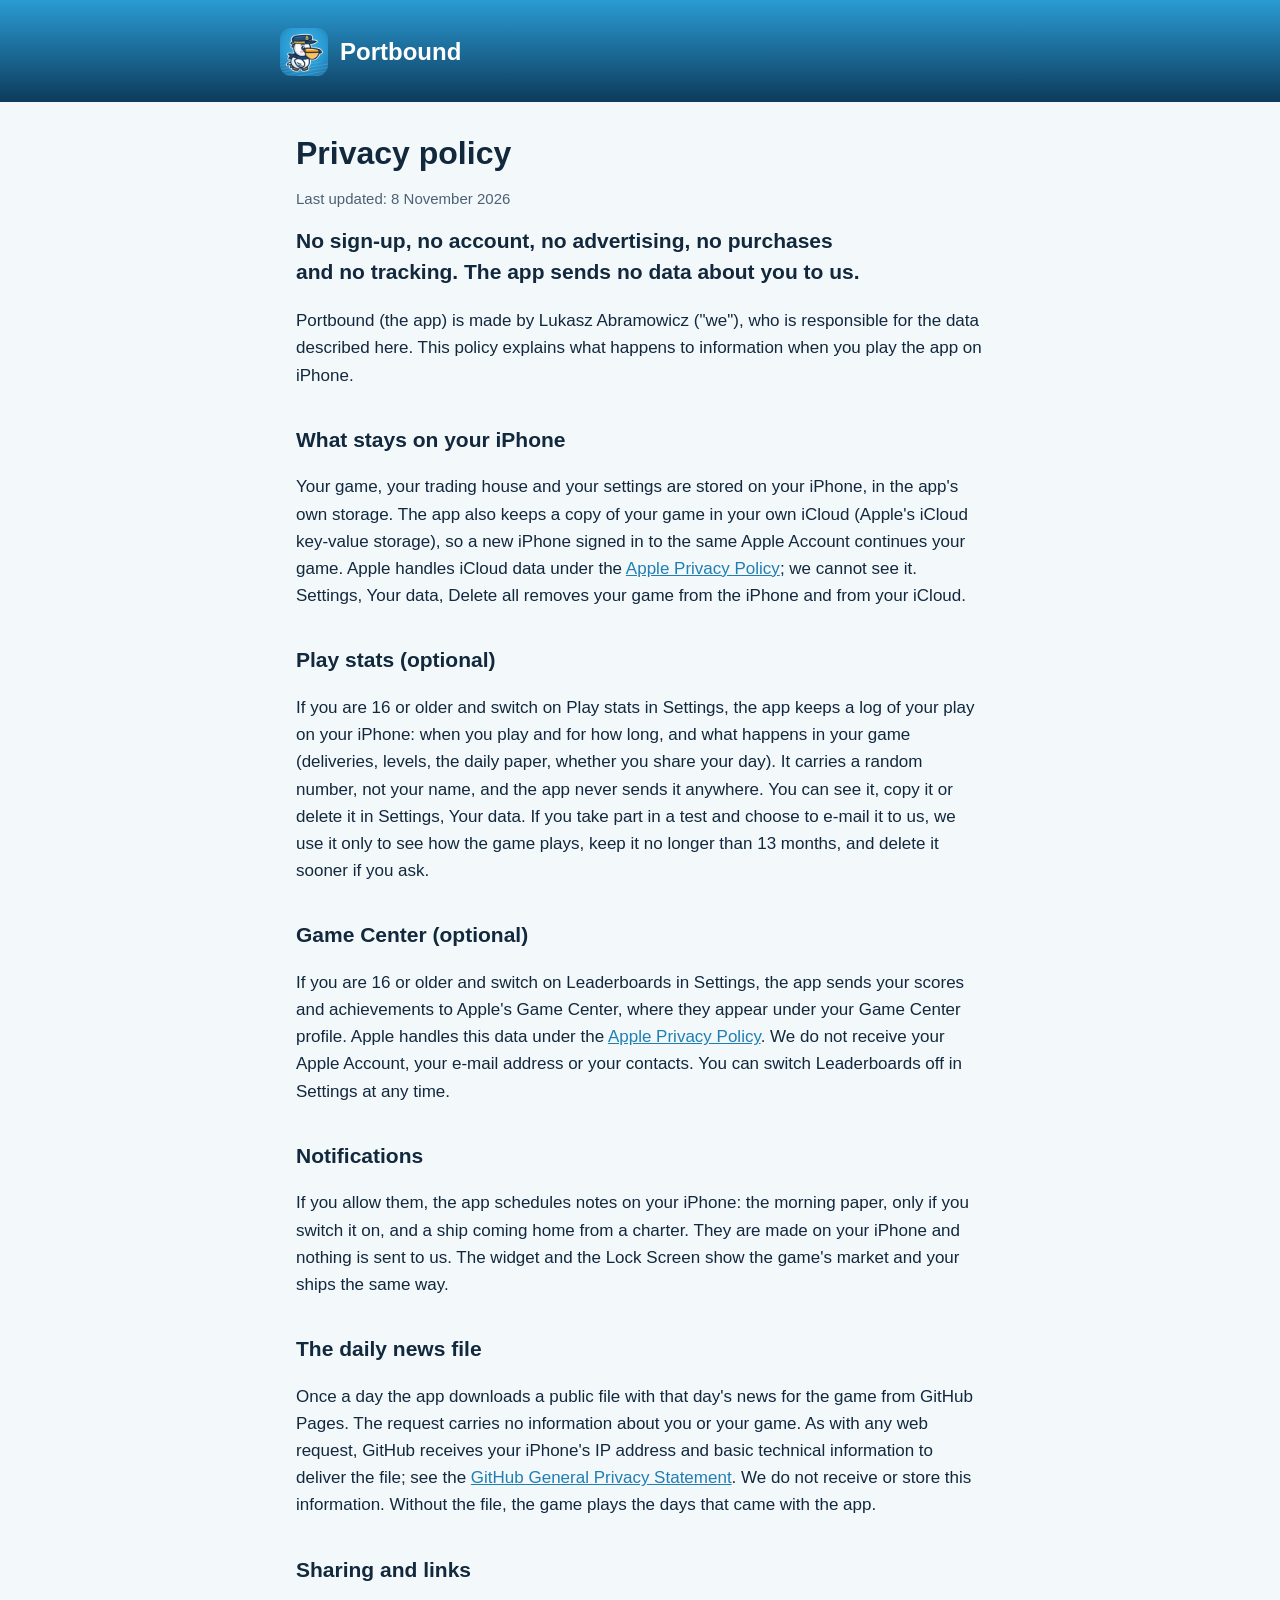
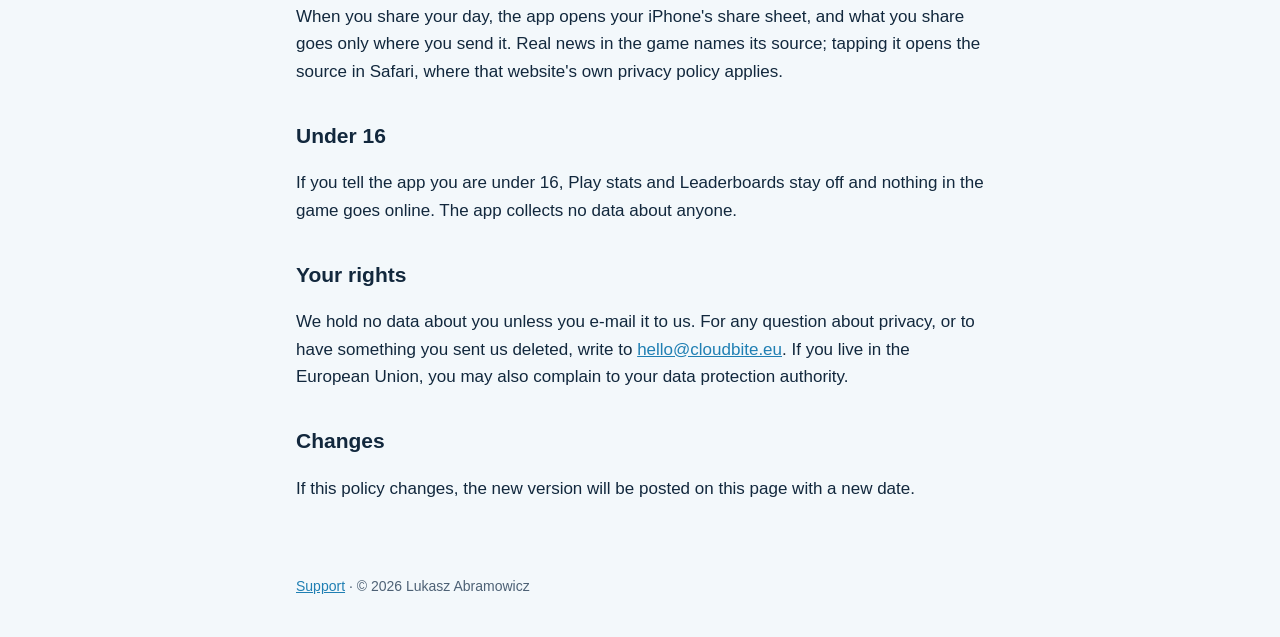
==== docs/privacy.html @ 4c4fc61c "The game's public site: pages, privacy policy, support, day files and their workflow" ====
<!doctype html>
<html lang="en">
<head>
<meta charset="utf-8">
<meta name="viewport" content="width=device-width, initial-scale=1, viewport-fit=cover">
<title>Privacy policy · Portbound</title>
<link rel="icon" href="icon.png">
<link rel="apple-touch-icon" href="apple-touch-icon.png">
<link rel="stylesheet" href="style.css">
</head>
<body>
<header><a class="name" href="./"><img src="icon.png" alt="">Portbound</a></header>
<main>
  <h1>Privacy policy</h1>
  <p class="muted">Last updated: 8 November 2026</p>
  <p class="lead">No sign-up, no account, no advertising, no purchases and no tracking. The app sends no data about
  you to us.</p>
  <p>Portbound (the app) is made by Lukasz Abramowicz ("we"), who is responsible for the data described here. This
  policy explains what happens to information when you play the app on iPhone.</p>

  <h2>What stays on your iPhone</h2>
  <p>Your game, your trading house and your settings are stored on your iPhone, in the app's own storage.
  The app also keeps a copy of your game in your own iCloud (Apple's iCloud key-value storage), so a new iPhone signed
  in to the same Apple Account continues your game. Apple handles iCloud data under the
  <a href="https://www.apple.com/legal/privacy/">Apple Privacy Policy</a>; we cannot see it. Settings, Your data,
  Delete all removes your game from the iPhone and from your iCloud.</p>

  <h2>Play stats (optional)</h2>
  <p>If you are 16 or older and switch on Play stats in Settings, the app keeps a log of your play on your iPhone: when
  you play and for how long, and what happens in your game (deliveries, levels, the daily paper, whether you share
  your day). It carries a random number, not your
  name, and the app never sends it anywhere. You can see it, copy it or delete it in Settings, Your data. If you take
  part in a test and choose to e-mail it to us, we use it only to see how the game plays, keep it no longer than 13
  months, and delete it sooner if you ask.</p>

  <h2>Game Center (optional)</h2>
  <p>If you are 16 or older and switch on Leaderboards in Settings, the app sends your scores and achievements to
  Apple's Game Center, where they appear under your Game Center profile. Apple handles this data under the
  <a href="https://www.apple.com/legal/privacy/">Apple Privacy Policy</a>. We do not receive your Apple Account, your
  e-mail address or your contacts. You can switch Leaderboards off in Settings at any time.</p>

  <h2>Notifications</h2>
  <p>If you allow them, the app schedules notes on your iPhone: the morning paper, only if you switch it on, and a ship
  coming home from a charter. They are made on your iPhone and nothing is sent to us. The widget and the Lock Screen
  show the game's market and your ships the same way.</p>

  <h2>The daily news file</h2>
  <p>Once a day the app downloads a public file with that day's news for the game from GitHub Pages. The request
  carries no information about you or your game. As with any web request, GitHub receives your iPhone's IP address and
  basic technical information to deliver the file; see the
  <a href="https://docs.github.com/en/site-policy/privacy-policies/github-general-privacy-statement">GitHub General
  Privacy Statement</a>. We do not receive or store this information. Without the file, the game plays the days that
  came with the app.</p>

  <h2>Sharing and links</h2>
  <p>When you share your day, the app opens your iPhone's share sheet, and what you share goes only where you send it.
  Real news in the game names its source; tapping it opens the source in Safari, where that website's own privacy
  policy applies.</p>

  <h2>Under 16</h2>
  <p>If you tell the app you are under 16, Play stats and Leaderboards stay off and nothing in the game goes online.
  The app collects no data about anyone.</p>

  <h2>Your rights</h2>
  <p>We hold no data about you unless you e-mail it to us. For any question about privacy, or to have something you
  sent us deleted, write to <a href="mailto:hello@cloudbite.eu">hello@cloudbite.eu</a>. If you live in the European
  Union, you may also complain to your data protection authority.</p>

  <h2>Changes</h2>
  <p>If this policy changes, the new version will be posted on this page with a new date.</p>
</main>
<footer><a href="support.html">Support</a> · © 2026 Lukasz Abramowicz</footer>
</body>
</html>
---- docs/style.css ----
:root { --bg: #f3f8fb; --card: #ffffff; --ink: #12283d; --muted: #4d6175; --line: #cfe0ea; --accent: #1f7fb3; --sea: #2a9bd3; --deep: #0d3b5c; --sand: #ffd166; color-scheme: light; }
@media (prefers-color-scheme: dark) { :root { --bg: #0b2235; --card: #10314b; --ink: #eef5fa; --muted: #b3c6d6; --line: #1f4a6b; --accent: #7cc8f0; --deep: #071a29; color-scheme: dark; } }
* { box-sizing: border-box; }
body { margin: 0; background: var(--bg); color: var(--ink); font: 17px/1.6 -apple-system, BlinkMacSystemFont, "Segoe UI", Roboto, sans-serif; }
header { background: linear-gradient(180deg, var(--sea), var(--deep)); color: #fff; padding: 28px max(16px, env(safe-area-inset-left)) 26px; }
header a { color: #fff; text-decoration: none; }
header .name { font-weight: 800; font-size: 24px; display: flex; align-items: center; gap: 12px; max-width: 720px; margin: 0 auto; }
header img { width: 48px; height: 48px; border-radius: 11px; }
main { max-width: 720px; margin: 0 auto; padding: 32px max(16px, env(safe-area-inset-right)) 56px max(16px, env(safe-area-inset-left)); }
h1 { font-size: 32px; line-height: 1.2; margin: 0 0 8px; text-wrap: balance; }
h2 { font-size: 21px; margin: 34px 0 6px; }
.lead { font-size: 21px; line-height: 1.45; font-weight: 700; margin: 12px 0 20px; text-wrap: balance; }
.muted { color: var(--muted); font-size: 15px; }
a { color: var(--accent); }
.card { background: var(--card); border: 1px solid var(--line); border-radius: 14px; padding: 18px 20px; margin: 16px 0; }
.mark { display: inline-block; background: var(--sand); color: #3b2a00; font-weight: 700; font-size: 14px; border-radius: 999px; padding: 2px 12px; }
footer { max-width: 720px; margin: 0 auto; padding: 0 max(16px, env(safe-area-inset-right)) 40px max(16px, env(safe-area-inset-left)); color: var(--muted); font-size: 14px; }
nav a { margin-right: 18px; }
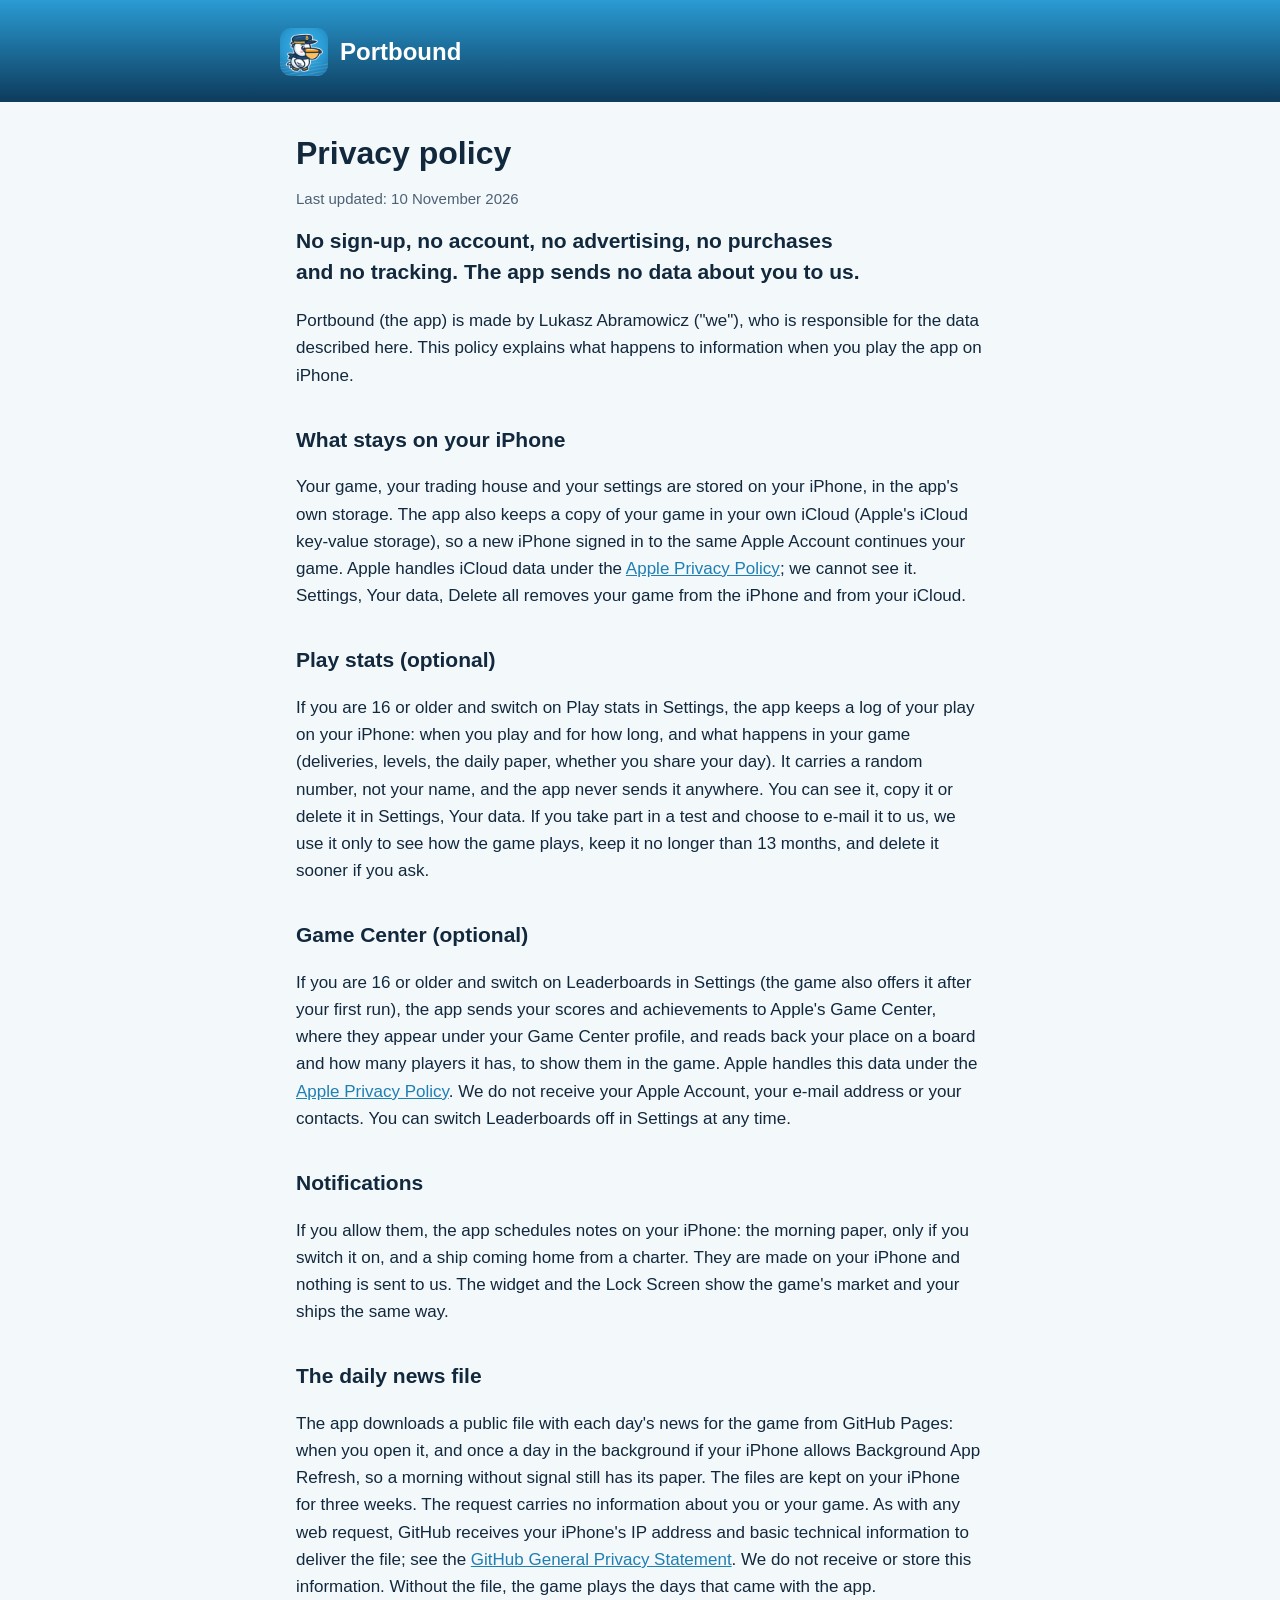
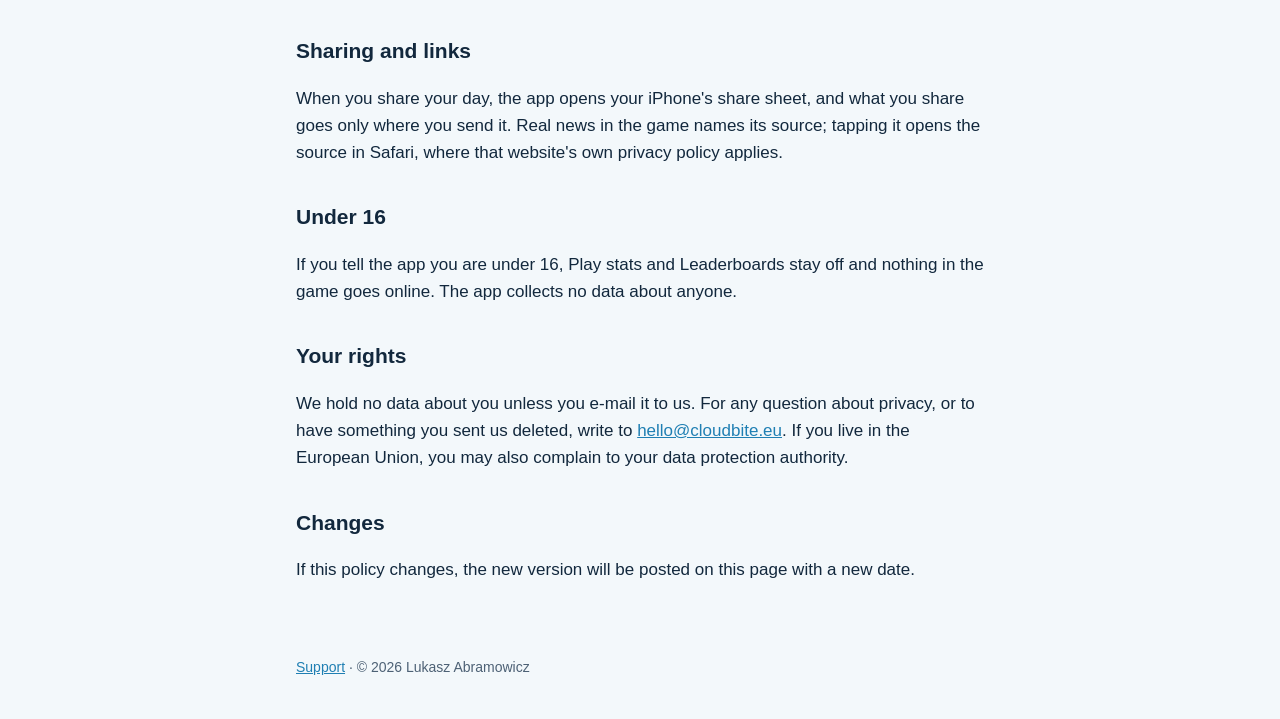
==== commit 5305e87a: "The landing page (round 14, Move 4): today's run from today's file, three pictures of the run, the l" ====
--- a/docs/privacy.html
+++ b/docs/privacy.html
@@ -12,7 +12,7 @@
 <header><a class="name" href="./"><img src="icon.png" alt="">Portbound</a></header>
 <main>
   <h1>Privacy policy</h1>
-  <p class="muted">Last updated: 8 November 2026</p>
+  <p class="muted">Last updated: 10 November 2026</p>
   <p class="lead">No sign-up, no account, no advertising, no purchases and no tracking. The app sends no data about
   you to us.</p>
   <p>Portbound (the app) is made by Lukasz Abramowicz ("we"), who is responsible for the data described here. This
@@ -34,10 +34,11 @@
   months, and delete it sooner if you ask.</p>
 
   <h2>Game Center (optional)</h2>
-  <p>If you are 16 or older and switch on Leaderboards in Settings, the app sends your scores and achievements to
-  Apple's Game Center, where they appear under your Game Center profile. Apple handles this data under the
-  <a href="https://www.apple.com/legal/privacy/">Apple Privacy Policy</a>. We do not receive your Apple Account, your
-  e-mail address or your contacts. You can switch Leaderboards off in Settings at any time.</p>
+  <p>If you are 16 or older and switch on Leaderboards in Settings (the game also offers it after your first run), the
+  app sends your scores and achievements to Apple's Game Center, where they appear under your Game Center profile, and
+  reads back your place on a board and how many players it has, to show them in the game. Apple handles this data
+  under the <a href="https://www.apple.com/legal/privacy/">Apple Privacy Policy</a>. We do not receive your Apple
+  Account, your e-mail address or your contacts. You can switch Leaderboards off in Settings at any time.</p>
 
   <h2>Notifications</h2>
   <p>If you allow them, the app schedules notes on your iPhone: the morning paper, only if you switch it on, and a ship
@@ -45,8 +46,10 @@
   show the game's market and your ships the same way.</p>
 
   <h2>The daily news file</h2>
-  <p>Once a day the app downloads a public file with that day's news for the game from GitHub Pages. The request
-  carries no information about you or your game. As with any web request, GitHub receives your iPhone's IP address and
+  <p>The app downloads a public file with each day's news for the game from GitHub Pages: when you open it, and
+  once a day in the background if your iPhone allows Background App Refresh, so a morning without signal still has its
+  paper. The files are kept on your iPhone for three weeks. The request carries no information about you or your
+  game. As with any web request, GitHub receives your iPhone's IP address and
   basic technical information to deliver the file; see the
   <a href="https://docs.github.com/en/site-policy/privacy-policies/github-general-privacy-statement">GitHub General
   Privacy Statement</a>. We do not receive or store this information. Without the file, the game plays the days that
--- a/docs/style.css
+++ b/docs/style.css
@@ -16,3 +16,16 @@
 .mark { display: inline-block; background: var(--sand); color: #3b2a00; font-weight: 700; font-size: 14px; border-radius: 999px; padding: 2px 12px; }
 footer { max-width: 720px; margin: 0 auto; padding: 0 max(16px, env(safe-area-inset-right)) 40px max(16px, env(safe-area-inset-left)); color: var(--muted); font-size: 14px; }
 nav a { margin-right: 18px; }
+.today { border-left: 6px solid var(--sand); }
+.today p { margin: 0; }
+.today .today-no { font-size: 14px; font-weight: 700; color: var(--muted); }
+.today .today-where { font-size: 20px; font-weight: 800; margin-top: 2px; }
+.today .today-head { font-family: Georgia, "Times New Roman", serif; font-style: italic; font-size: 19px; line-height: 1.4; margin-top: 8px; }
+.today .today-src { font-size: 14px; color: var(--muted); margin-top: 6px; }
+.shots { display: grid; grid-template-columns: repeat(3, minmax(0, 1fr)); gap: 14px; margin: 24px 0 8px; }
+.shots figure { margin: 0; min-width: 0; }
+.shots img { width: 100%; height: auto; border-radius: 18px; border: 1px solid var(--line); display: block; }
+.shots figcaption { font-size: 15px; font-weight: 700; margin-top: 8px; text-align: center; }
+@media (max-width: 560px) { .shots { grid-template-columns: none; grid-auto-flow: column; grid-auto-columns: 72%; overflow-x: auto; scroll-snap-type: x mandatory; padding-bottom: 6px; } .shots figure { scroll-snap-align: start; } }
+.avail { margin-top: 18px; }
+.avail .mark { margin-right: 6px; }
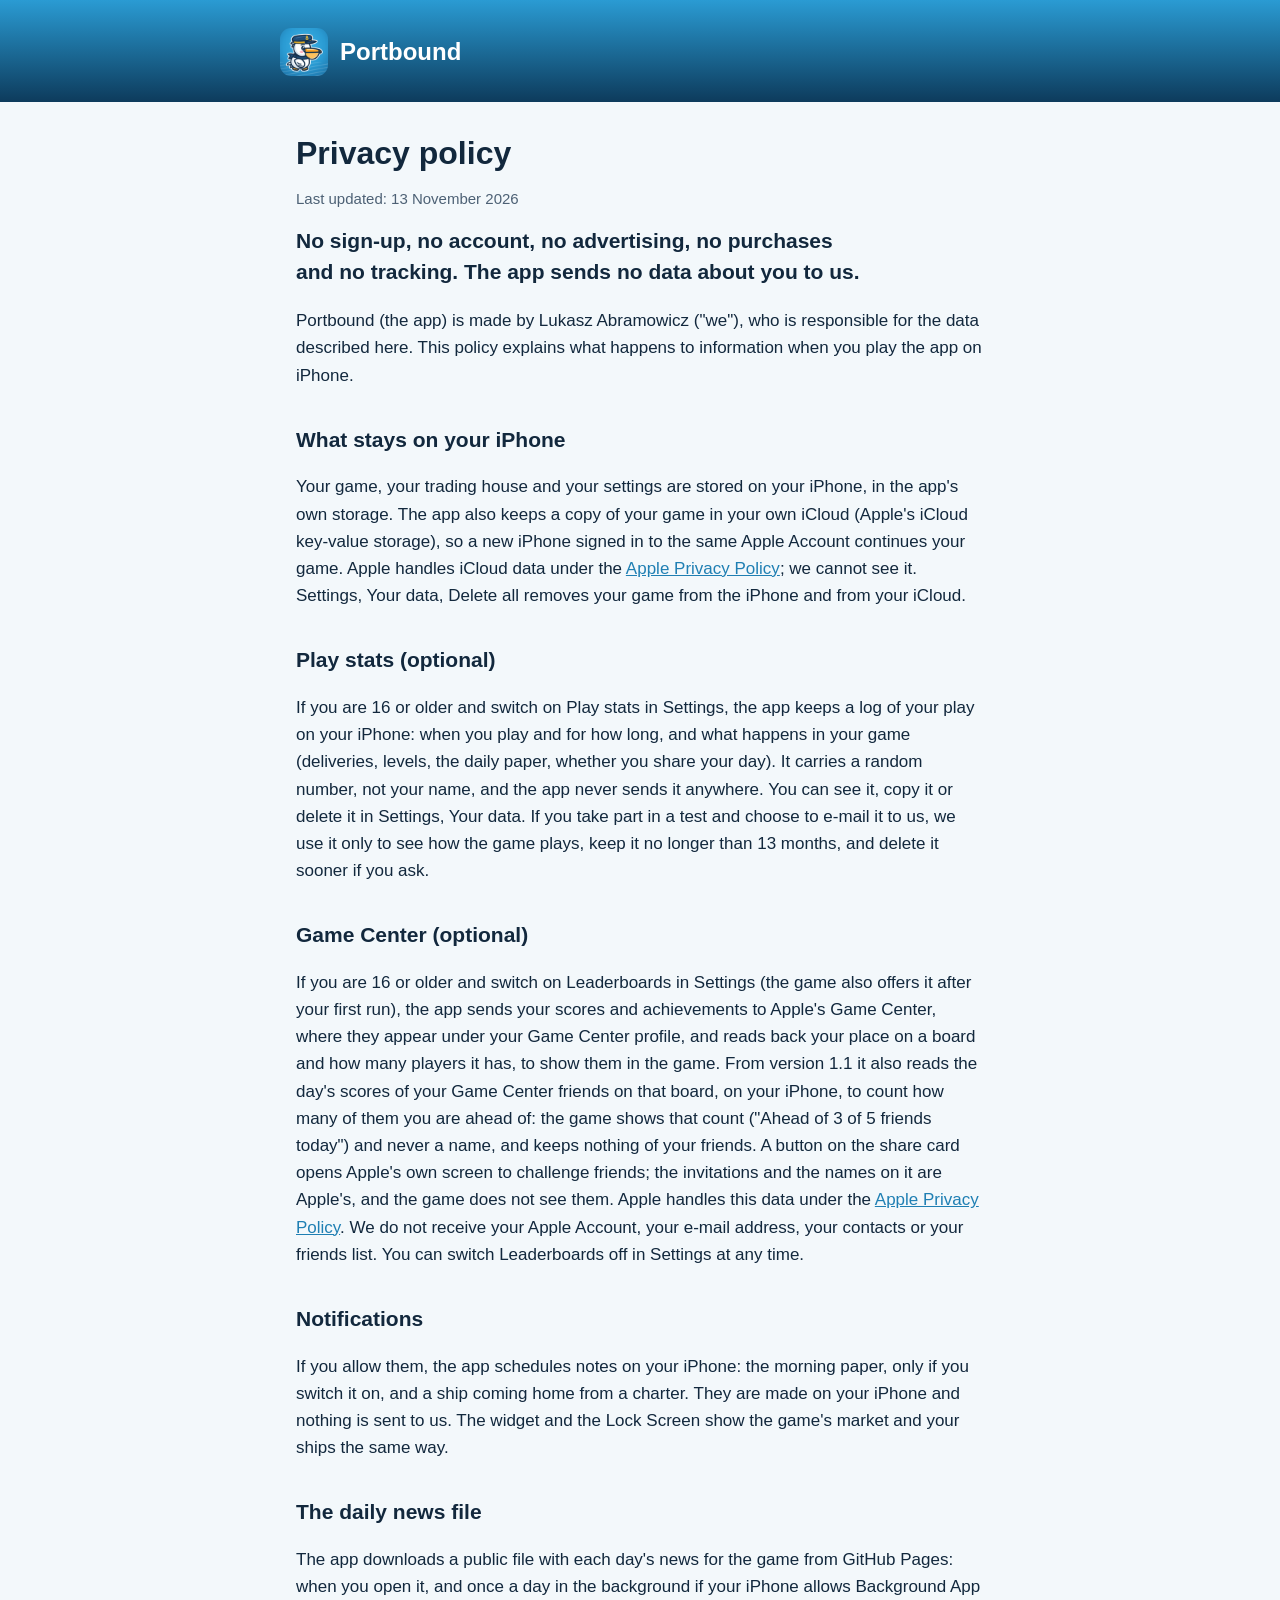
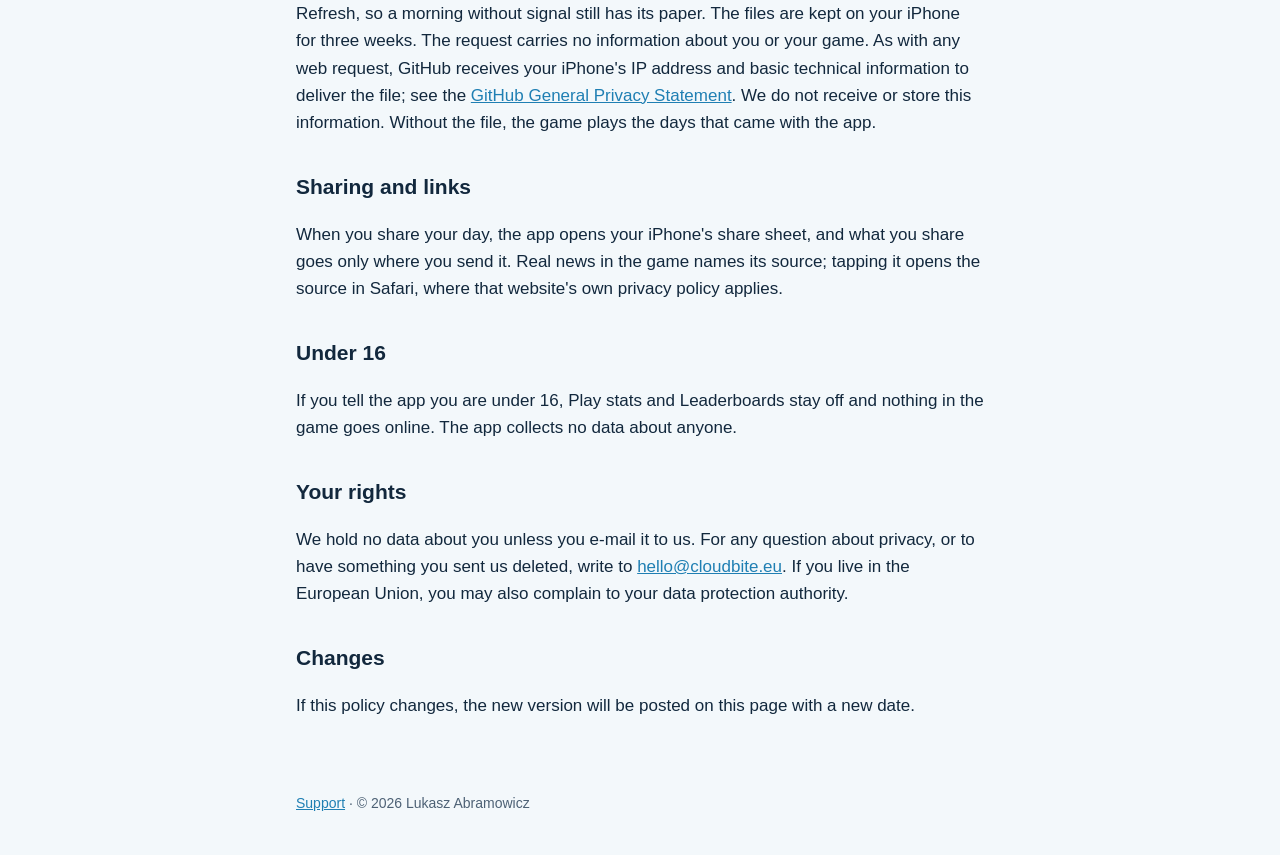
==== commit 03f4aa60: "For version 1.1 (not live): the privacy page says the game counts Game Center friends' scores on the" ====
--- a/docs/privacy.html
+++ b/docs/privacy.html
@@ -12,7 +12,7 @@
 <header><a class="name" href="./"><img src="icon.png" alt="">Portbound</a></header>
 <main>
   <h1>Privacy policy</h1>
-  <p class="muted">Last updated: 10 November 2026</p>
+  <p class="muted">Last updated: 13 November 2026</p>
   <p class="lead">No sign-up, no account, no advertising, no purchases and no tracking. The app sends no data about
   you to us.</p>
   <p>Portbound (the app) is made by Lukasz Abramowicz ("we"), who is responsible for the data described here. This
@@ -36,9 +36,14 @@
   <h2>Game Center (optional)</h2>
   <p>If you are 16 or older and switch on Leaderboards in Settings (the game also offers it after your first run), the
   app sends your scores and achievements to Apple's Game Center, where they appear under your Game Center profile, and
-  reads back your place on a board and how many players it has, to show them in the game. Apple handles this data
+  reads back your place on a board and how many players it has, to show them in the game. From version 1.1 it also
+  reads the day's scores of your Game Center friends on that board, on your iPhone, to count how many of them you are
+  ahead of: the game shows that count ("Ahead of 3 of 5 friends today") and never a name, and keeps nothing of your
+  friends. A button on the share card opens Apple's own screen to challenge friends; the invitations and the names on
+  it are Apple's, and the game does not see them. Apple handles this data
   under the <a href="https://www.apple.com/legal/privacy/">Apple Privacy Policy</a>. We do not receive your Apple
-  Account, your e-mail address or your contacts. You can switch Leaderboards off in Settings at any time.</p>
+  Account, your e-mail address, your contacts or your friends list. You can switch Leaderboards off in Settings at any
+  time.</p>
 
   <h2>Notifications</h2>
   <p>If you allow them, the app schedules notes on your iPhone: the morning paper, only if you switch it on, and a ship
--- a/docs/style.css
+++ b/docs/style.css
@@ -29,3 +29,16 @@
 @media (max-width: 560px) { .shots { grid-template-columns: none; grid-auto-flow: column; grid-auto-columns: 72%; overflow-x: auto; scroll-snap-type: x mandatory; padding-bottom: 6px; } .shots figure { scroll-snap-align: start; } }
 .avail { margin-top: 18px; }
 .avail .mark { margin-right: 6px; }
+/* a shared score: the dare, and where to get the game */
+.dare { border: 2px solid var(--ink); border-left-width: 8px; border-left-color: var(--sand); margin-top: 0; margin-bottom: 28px; }
+.dare p { margin: 0; }
+.dare .dare-say { font-size: 30px; line-height: 1.15; font-weight: 800; text-wrap: balance; }
+.dare .dare-run { font-size: 17px; font-weight: 700; margin-top: 6px; }
+.dare .dare-head { font-family: Georgia, "Times New Roman", serif; font-style: italic; font-size: 19px; line-height: 1.4; margin-top: 8px; }
+.dare .dare-then { margin-top: 8px; }
+.dare .store { margin-top: 14px; }
+.dare .dare-free { margin-top: 8px; }
+.store { display: inline-block; background: var(--sand); color: #3b2a00; font-weight: 800; font-size: 18px; text-decoration: none; border: 2px solid #3b2a00; border-radius: 14px; padding: 10px 20px; box-shadow: 0 4px 0 rgba(59, 42, 0, 0.55); }
+.store:active { transform: translateY(3px); box-shadow: 0 1px 0 rgba(59, 42, 0, 0.55); }
+.store:focus-visible { outline: 3px solid var(--accent); outline-offset: 3px; }
+.avail .store { margin-right: 10px; }
